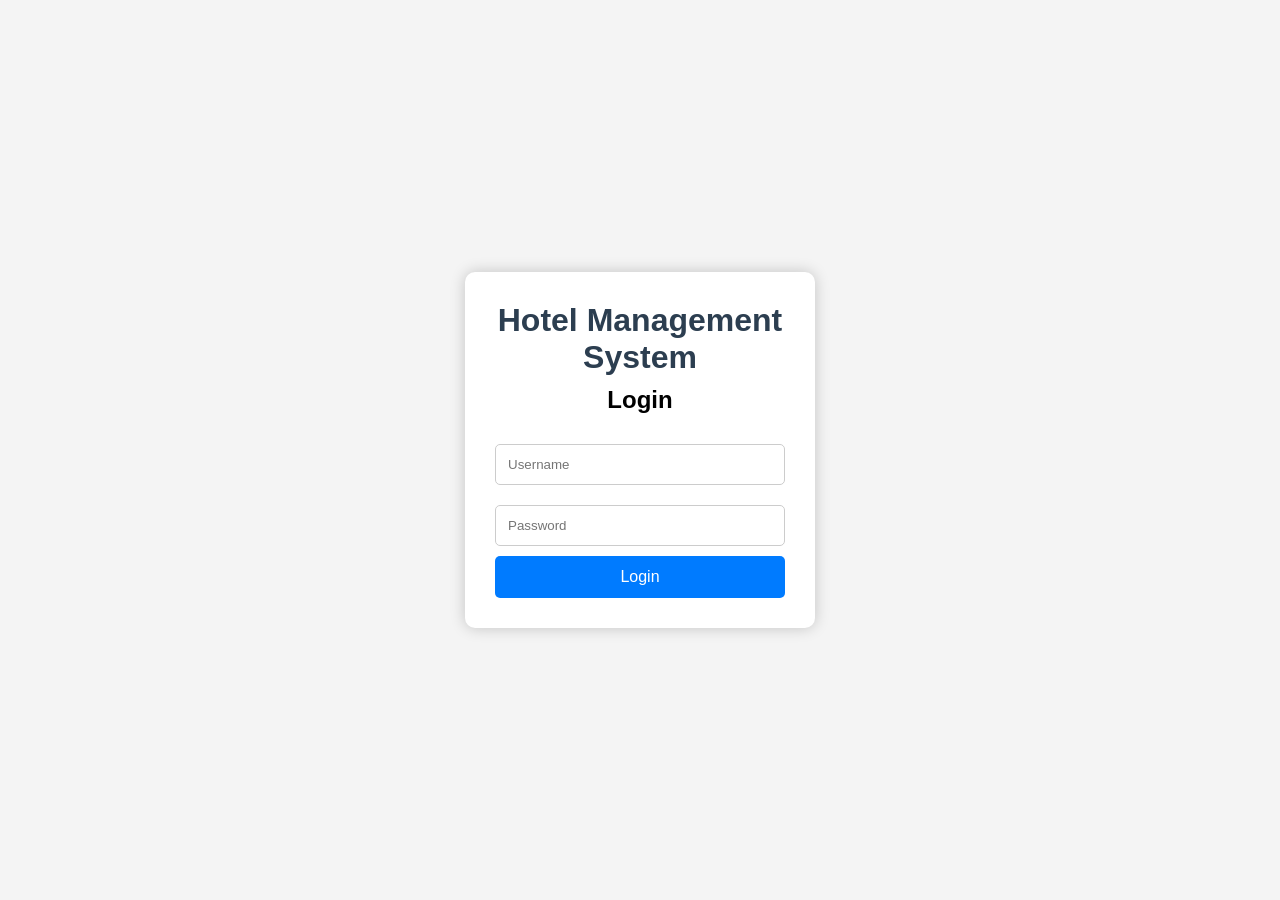
==== index.html @ 3bae43d6 "Added login page with dashboard navigation" ====
<!DOCTYPE html>
<html lang="en">
<head>
    <meta charset="UTF-8">
    <meta name="viewport" content="width=device-width, initial-scale=1.0">
    <title>Hotel Management Login</title>

    <link rel="stylesheet" href="css/style.css">
</head>
<body>
<div class="login-container">

    <h1>Hotel Management System</h1>
    <h2>Login</h2>

    <form onsubmit="login(); return false;">

    <input type="text" id="username" placeholder="Username" required>

    <input type="password" id="password" placeholder="Password" required>

    <button type="submit">Login</button>
    </form>
</div>
<script src="js/script.js"></script>
</body>
</html>
---- css/style.css ----
*{
    margin:0;
    padding:0;
    box-sizing:border-box;
    font-family:Arial, sans-serif;
}

body{
    background:#f4f4f4;
    height:100vh;
    display:flex;
    justify-content:center;
    align-items:center;
}

.login-container{
    width:350px;
    background:#fff;
    padding:30px;
    border-radius:10px;
    box-shadow:0 0 15px rgba(0,0,0,0.2);
    text-align:center;
}

.login-container h1{
    color:#2c3e50;
    margin-bottom:10px;
}

.login-container h2{
    margin-bottom:20px;
}

.login-container input{
    width:100%;
    padding:12px;
    margin:10px 0;
    border:1px solid #ccc;
    border-radius:5px;
}

.login-container button{
    width:100%;
    padding:12px;
    background:#007bff;
    color:white;
    border:none;
    border-radius:5px;
    cursor:pointer;
    font-size:16px;
}

.login-container button:hover{
    background:#0056b3;
}
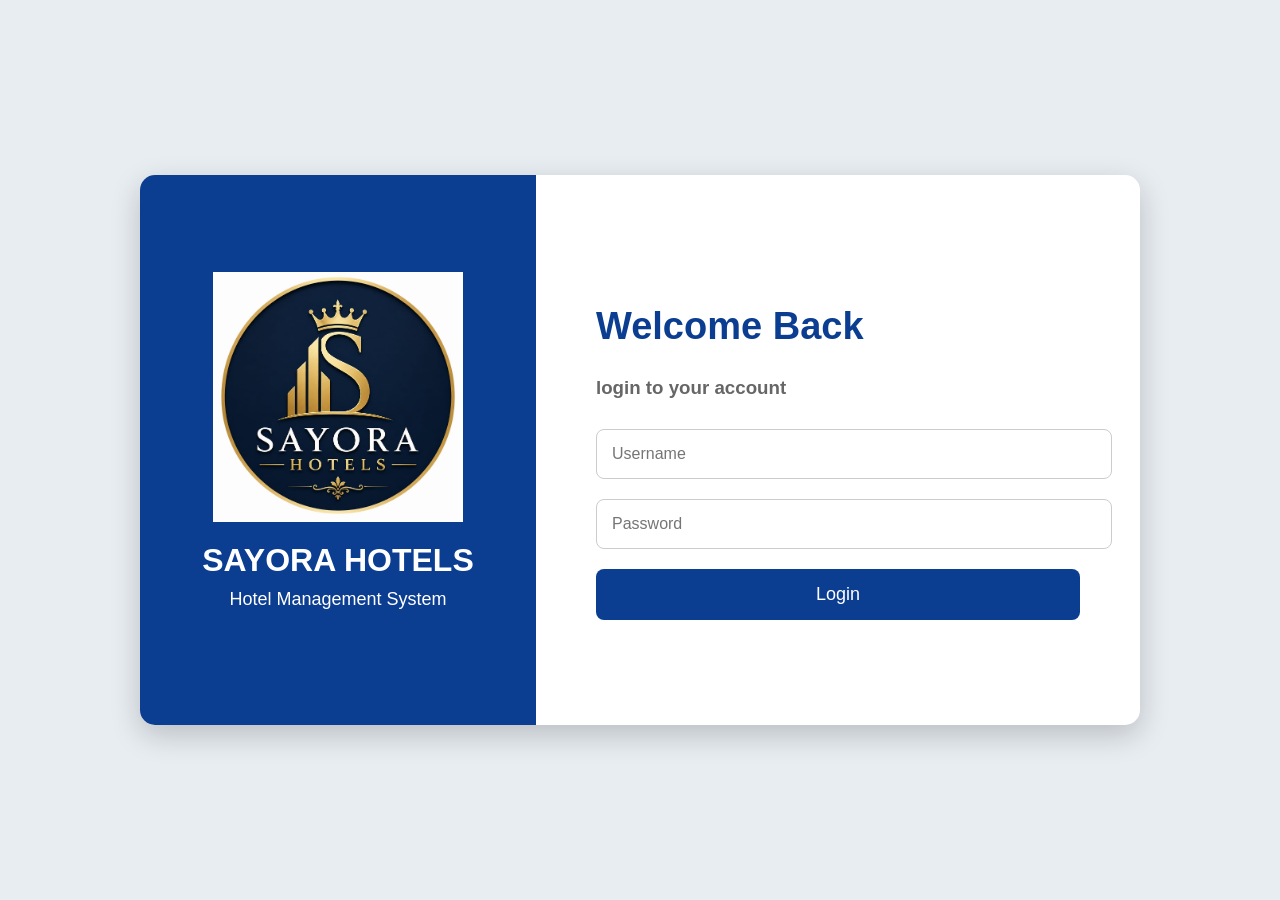
==== commit 8ac64309: "Designed professional login page" ====
--- a/index.html
+++ b/index.html
@@ -5,13 +5,21 @@
     <meta name="viewport" content="width=device-width, initial-scale=1.0">
     <title>Hotel Management Login</title>
 
-    <link rel="stylesheet" href="css/style.css">
+    <link rel="stylesheet" href="css/login.css">
 </head>
 <body>
 <div class="login-container">
+    <!--Left Side-->
+    <div class="login-left">
+    <img src="images/logo.jpg.jpeg"alt="Sayora Hotels logo"class="logo">
+    <h2>SAYORA HOTELS</h2>
+    <p>Hotel Management System</p>
+    </div>
+    <!--Right Side-->
+    <div class="login-right">
 
-    <h1>Hotel Management System</h1>
-    <h2>Login</h2>
+    <h1>Welcome Back</h1>
+    <h3>login to your account</h3>
 
     <form onsubmit="login(); return false;">
 
@@ -22,6 +30,7 @@
     <button type="submit">Login</button>
     </form>
 </div>
+</div>
 <script src="js/script.js"></script>
 </body>
 </html>
--- a/css/login.css
+++ b/css/login.css
@@ -0,0 +1,94 @@
+body{
+    margin:0;
+    padding:0;
+    font-family:Arial, sans-serif;
+    background:#e8edf2;
+    display:flex;
+    justify-content:center;
+    align-items:center;
+    height:100vh;
+}
+
+.login-container{
+    width:1000px;
+    height:550px;
+    display:flex;
+    background:#fff;
+    border-radius:15px;
+    overflow:hidden;
+    box-shadow:0 10px 30px rgba(0,0,0,0.2);
+}
+
+/* LEFT SIDE */
+
+.login-left{
+    width:45%;
+    background:#0b3d91;
+    color:white;
+    display:flex;
+    flex-direction:column;
+    justify-content:center;
+    align-items:center;
+}
+
+.login-left img{
+    width:250px;
+    height:250px;
+    object-fit:contain;
+    margin-bottom:20px;
+}
+
+.login-left h2{
+    font-size:32px;
+    margin:0;
+}
+
+.login-left p{
+    font-size:18px;
+    margin-top:10px;
+}
+
+/* RIGHT SIDE */
+
+.login-right{
+    width:55%;
+    display:flex;
+    flex-direction:column;
+    justify-content:center;
+    padding:60px;
+}
+
+.login-right h1{
+    font-size:38px;
+    margin-bottom:10px;
+    color:#0b3d91;
+}
+
+.login-right h3{
+    margin-bottom:30px;
+    color:#666;
+}
+
+.login-right input{
+    width:100%;
+    padding:15px;
+    margin-bottom:20px;
+    border:1px solid #ccc;
+    border-radius:8px;
+    font-size:16px;
+}
+
+.login-right button{
+    width:100%;
+    padding:15px;
+    background:#0b3d91;
+    color:white;
+    border:none;
+    border-radius:8px;
+    font-size:18px;
+    cursor:pointer;
+}
+
+.login-right button:hover{
+    background:#062d6b;
+}
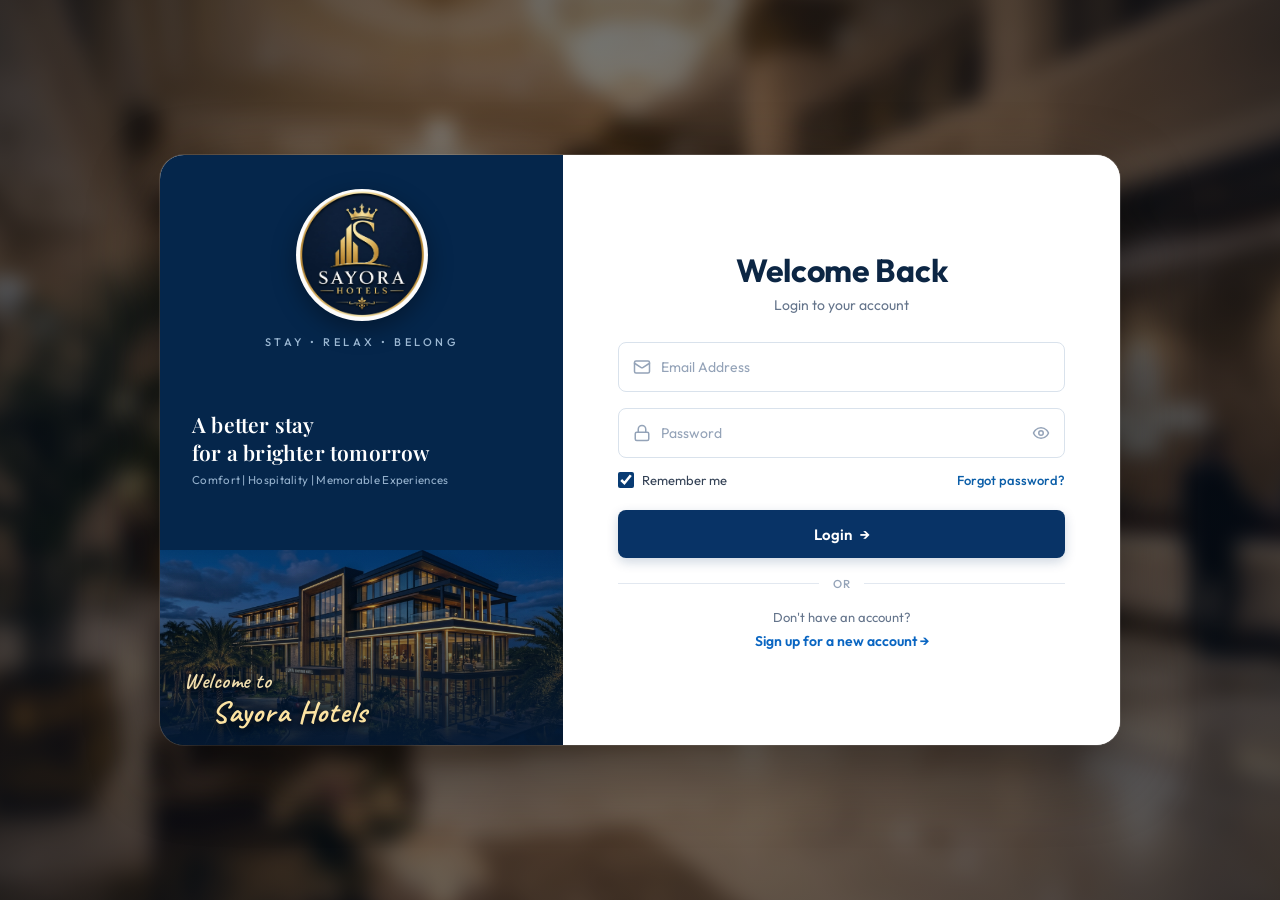
==== commit 7aaf08d1: "Update login page markup with brand layout, field icons, password toggle, and auth validation" ====
--- a/index.html
+++ b/index.html
@@ -1,36 +1,231 @@
 <!DOCTYPE html>
 <html lang="en">
+
 <head>
     <meta charset="UTF-8">
     <meta name="viewport" content="width=device-width, initial-scale=1.0">
-    <title>Hotel Management Login</title>
-
+    <title>Sayora Hotels - Login</title>
+
+    <!-- Google Fonts -->
+    <link rel="preconnect" href="https://fonts.googleapis.com">
+    <link rel="preconnect" href="https://fonts.gstatic.com" crossorigin>
+    <link href="https://fonts.googleapis.com/css2?family=Caveat:wght@600;700&family=Outfit:wght@300;400;500;600;700&family=Playfair+Display:ital,wght@0,500;0,600;1,400&display=swap" rel="stylesheet">
+
+    <!-- Login Stylesheet -->
     <link rel="stylesheet" href="css/login.css">
 </head>
+
 <body>
-<div class="login-container">
-    <!--Left Side-->
-    <div class="login-left">
-    <img src="images/logo.jpg.jpeg"alt="Sayora Hotels logo"class="logo">
-    <h2>SAYORA HOTELS</h2>
-    <p>Hotel Management System</p>
+    <!-- Luxury Hotel Blurred Backdrop -->
+    <div class="login-bg-backdrop"></div>
+    <div class="login-bg-overlay"></div>
+
+    <!-- Main Login Modal Card -->
+    <div class="login-container">
+        <!-- Left Side: Navy Blue Branding & Visuals -->
+        <div class="login-left">
+            <!-- Brand Top Header -->
+            <div class="brand-header-section">
+                <div class="brand-logo-ring">
+                    <img src="images/logo.jpg" alt="Sayora Hotels Logo" class="brand-logo-img">
+                </div>
+                <div class="brand-tagline">STAY &bull; RELAX &bull; BELONG</div>
+            </div>
+
+            <!-- Brand Slogan -->
+            <div class="brand-slogan-block">
+                <h3>A better stay<br>for a brighter tomorrow</h3>
+                <p>Comfort | Hospitality | Memorable Experiences</p>
+            </div>
+
+            <!-- Bottom Luxury Exterior Preview with Cursive Script -->
+            <div class="brand-preview-wrapper">
+                <img src="images/hotel-exterior-night.jpg" alt="Sayora Hotels Luxury Property" class="brand-preview-img">
+                <div class="brand-preview-gradient">
+                    <div class="welcome-cursive">
+                        <span class="script-welcome">Welcome to</span>
+                        <span class="script-brand">Sayora Hotels</span>
+                    </div>
+                </div>
+            </div>
+        </div>
+
+        <!-- Right Side: White Clean Form -->
+        <div class="login-right">
+            <div class="login-header-group">
+                <h1>Welcome Back</h1>
+                <p>Login to your account</p>
+            </div>
+
+            <form class="login-form" id="loginForm" onsubmit="handleLoginSubmit(event); return false;">
+                <!-- Email / Username Field -->
+                <div class="input-field-wrapper">
+                    <span class="field-icon" aria-hidden="true">
+                        <svg viewBox="0 0 24 24" fill="none" stroke="currentColor" stroke-width="2" stroke-linecap="round" stroke-linejoin="round">
+                            <rect x="2" y="4" width="20" height="16" rx="2"></rect>
+                            <path d="m22 7-8.97 5.7a1.94 1.94 0 0 1-2.06 0L2 7"></path>
+                        </svg>
+                    </span>
+                    <input type="text" id="username" placeholder="Email Address" required autocomplete="username">
+                </div>
+
+                <!-- Password Field with Eye Toggle -->
+                <div class="input-field-wrapper">
+                    <span class="field-icon" aria-hidden="true">
+                        <svg viewBox="0 0 24 24" fill="none" stroke="currentColor" stroke-width="2" stroke-linecap="round" stroke-linejoin="round">
+                            <rect x="3" y="11" width="18" height="11" rx="2" ry="2"></rect>
+                            <path d="M7 11V7a5 5 0 0 1 10 0v4"></path>
+                        </svg>
+                    </span>
+                    <input type="password" id="password" placeholder="Password" required autocomplete="current-password">
+                    <button type="button" class="password-toggle-btn" id="togglePasswordBtn" onclick="togglePasswordVisibility()" aria-label="Toggle password visibility">
+                        <svg id="eyeIcon" viewBox="0 0 24 24" fill="none" stroke="currentColor" stroke-width="2" stroke-linecap="round" stroke-linejoin="round">
+                            <path d="M2 12s3-7 10-7 10 7 10 7-3 7-10 7-10-7-10-7Z"></path>
+                            <circle cx="12" cy="12" r="3"></circle>
+                        </svg>
+                    </button>
+                </div>
+
+                <!-- Remember Me & Forgot Password Row -->
+                <div class="login-options-row">
+                    <label class="remember-me-label">
+                        <input type="checkbox" id="rememberMe" checked>
+                        <span>Remember me</span>
+                    </label>
+                    <a href="javascript:void(0)" class="forgot-password-link" onclick="handleForgotPassword()">Forgot password?</a>
+                </div>
+
+                <!-- Submit Button -->
+                <button type="submit" class="btn-login-submit" id="loginSubmitBtn">
+                    <span>Login</span>
+                    <span class="submit-arrow">&rarr;</span>
+                </button>
+            </form>
+
+            <!-- OR Divider -->
+            <div class="divider-separator">
+                <span>OR</span>
+            </div>
+
+            <!-- Sign Up Section -->
+            <div class="signup-section">
+                <p>Don't have an account?</p>
+                <a href="javascript:void(0)" class="signup-action-link" onclick="handleSignUpPrompt()">
+                    Sign up for a new account &rarr;
+                </a>
+            </div>
+        </div>
     </div>
-    <!--Right Side-->
-    <div class="login-right">
-
-    <h1>Welcome Back</h1>
-    <h3>login to your account</h3>
-
-    <form onsubmit="login(); return false;">
-
-    <input type="text" id="username" placeholder="Username" required>
-
-    <input type="password" id="password" placeholder="Password" required>
-
-    <button type="submit">Login</button>
-    </form>
-</div>
-</div>
-<script src="js/script.js"></script>
+
+    <!-- Notification Toast -->
+    <div id="loginToast" class="login-toast" role="alert">
+        <span id="toastMessage">Notification message</span>
+    </div>
+
+    <!-- Application Script -->
+    <script src="js/script.js"></script>
+
+    <!-- Login Page Interactive Script -->
+    <script>
+        // Pre-fill remembered username if saved
+        window.addEventListener("DOMContentLoaded", () => {
+            const remembered = localStorage.getItem("sayoraRememberedUser");
+            if (remembered) {
+                const usernameEl = document.getElementById("username");
+                if (usernameEl && !usernameEl.value) {
+                    usernameEl.value = remembered;
+                }
+            }
+        });
+
+        // Toggle password visibility
+        function togglePasswordVisibility() {
+            const passwordInput = document.getElementById("password");
+            const eyeIcon = document.getElementById("eyeIcon");
+            if (!passwordInput || !eyeIcon) return;
+
+            if (passwordInput.type === "password") {
+                passwordInput.type = "text";
+                eyeIcon.innerHTML = `
+                    <path d="M9.88 9.88a3 3 0 1 0 4.24 4.24"></path>
+                    <path d="M10.73 5.08A10.43 10.43 0 0 1 12 5c7 0 10 7 10 7a13.16 13.16 0 0 1-1.67 2.68"></path>
+                    <path d="M6.61 6.61A13.526 13.526 0 0 0 2 12s3 7 10 7a9.74 9.74 0 0 0 5.39-1.61"></path>
+                    <line x1="2" y1="2" x2="22" y2="22"></line>
+                `;
+            } else {
+                passwordInput.type = "password";
+                eyeIcon.innerHTML = `
+                    <path d="M2 12s3-7 10-7 10 7 10 7-3 7-10 7-10-7-10-7Z"></path>
+                    <circle cx="12" cy="12" r="3"></circle>
+                `;
+            }
+        }
+
+        // Show toast notification
+        function showLoginToast(message, isSuccess = false) {
+            const toast = document.getElementById("loginToast");
+            const toastMsg = document.getElementById("toastMessage");
+            if (!toast || !toastMsg) return;
+
+            toastMsg.textContent = message;
+            toast.className = "login-toast show" + (isSuccess ? " success" : "");
+
+            setTimeout(() => {
+                toast.className = "login-toast";
+            }, 3500);
+        }
+
+        // Forgot password modal/alert
+        function handleForgotPassword() {
+            alert("Sayora Hotels Security Hint:\n\nDefault Admin Username: admin (or admin@sayora.com)\nDefault Password: " + (localStorage.getItem("sayoraAdminPassword") || "1234"));
+        }
+
+        // Sign up prompt
+        function handleSignUpPrompt() {
+            alert("Sayora Hotels Administrative Portal:\nNew account registration is managed by hotel administration. Please contact HR or IT administrator.");
+        }
+
+        // Enhanced login handler supporting both standard 'admin' and email variations
+        function handleLoginSubmit(event) {
+            if (event) event.preventDefault();
+
+            const usernameInput = document.getElementById("username");
+            const passwordInput = document.getElementById("password");
+            const rememberMe = document.getElementById("rememberMe");
+
+            const enteredUser = usernameInput ? usernameInput.value.trim() : "";
+            const enteredPass = passwordInput ? passwordInput.value : "";
+
+            const storedPass = localStorage.getItem("sayoraAdminPassword") || "1234";
+
+            // Allow 'admin' or emails like 'admin@sayora.com', 'admin@hotels.com', 'admin@gmail.com'
+            const isUserValid = (
+                enteredUser.toLowerCase() === "admin" ||
+                enteredUser.toLowerCase() === "admin@sayora.com" ||
+                enteredUser.toLowerCase() === "admin@gmail.com" ||
+                enteredUser.toLowerCase().startsWith("admin@")
+            );
+
+            if (isUserValid && enteredPass === storedPass) {
+                if (rememberMe && rememberMe.checked) {
+                    localStorage.setItem("sayoraRememberedUser", enteredUser);
+                } else {
+                    localStorage.removeItem("sayoraRememberedUser");
+                }
+                showLoginToast("Login successful! Redirecting...", true);
+                setTimeout(() => {
+                    window.location.href = "home.html";
+                }, 600);
+            } else {
+                showLoginToast("Invalid Username / Email or Password");
+            }
+        }
+
+        // Keep existing login() functional as fallback
+        window.login = function() {
+            handleLoginSubmit(null);
+        };
+    </script>
 </body>
+
 </html>
--- a/css/login.css
+++ b/css/login.css
@@ -1,94 +1,523 @@
-body{
-    margin:0;
-    padding:0;
-    font-family:Arial, sans-serif;
-    background:#e8edf2;
-    display:flex;
-    justify-content:center;
-    align-items:center;
-    height:100vh;
-}
-
-.login-container{
-    width:1000px;
-    height:550px;
-    display:flex;
-    background:#fff;
-    border-radius:15px;
-    overflow:hidden;
-    box-shadow:0 10px 30px rgba(0,0,0,0.2);
-}
-
-/* LEFT SIDE */
-
-.login-left{
-    width:45%;
-    background:#0b3d91;
-    color:white;
-    display:flex;
-    flex-direction:column;
-    justify-content:center;
-    align-items:center;
-}
-
-.login-left img{
-    width:250px;
-    height:250px;
-    object-fit:contain;
-    margin-bottom:20px;
-}
-
-.login-left h2{
-    font-size:32px;
-    margin:0;
-}
-
-.login-left p{
-    font-size:18px;
-    margin-top:10px;
-}
-
-/* RIGHT SIDE */
-
-.login-right{
-    width:55%;
-    display:flex;
-    flex-direction:column;
-    justify-content:center;
-    padding:60px;
-}
-
-.login-right h1{
-    font-size:38px;
-    margin-bottom:10px;
-    color:#0b3d91;
-}
-
-.login-right h3{
-    margin-bottom:30px;
-    color:#666;
-}
-
-.login-right input{
-    width:100%;
-    padding:15px;
-    margin-bottom:20px;
-    border:1px solid #ccc;
-    border-radius:8px;
-    font-size:16px;
-}
-
-.login-right button{
-    width:100%;
-    padding:15px;
-    background:#0b3d91;
-    color:white;
-    border:none;
-    border-radius:8px;
-    font-size:18px;
-    cursor:pointer;
-}
-
-.login-right button:hover{
-    background:#062d6b;
+@import url('https://fonts.googleapis.com/css2?family=Caveat:wght@600;700&family=Outfit:wght@300;400;500;600;700&family=Playfair+Display:ital,wght@0,500;0,600;1,400&display=swap');
+
+* {
+    margin: 0;
+    padding: 0;
+    box-sizing: border-box;
+}
+
+body {
+    position: relative;
+    min-height: 100vh;
+    display: flex;
+    justify-content: center;
+    align-items: center;
+    font-family: 'Outfit', -apple-system, BlinkMacSystemFont, "Segoe UI", Roboto, sans-serif;
+    background-color: #0b192c;
+    overflow-x: hidden;
+    padding: 20px;
+}
+
+/* Background hotel lobby with blur */
+.login-bg-backdrop {
+    position: fixed;
+    top: -20px;
+    left: -20px;
+    right: -20px;
+    bottom: -20px;
+    background: url('../images/login-lobby-bg.jpg') center center / cover no-repeat;
+    filter: blur(10px) brightness(0.85);
+    z-index: 0;
+    transform: scale(1.05);
+    pointer-events: none;
+}
+
+.login-bg-overlay {
+    position: fixed;
+    top: 0;
+    left: 0;
+    width: 100%;
+    height: 100%;
+    background: radial-gradient(circle at center, rgba(11, 25, 44, 0.25) 0%, rgba(5, 15, 28, 0.65) 100%);
+    z-index: 1;
+    pointer-events: none;
+}
+
+/* Main Container Card */
+.login-container {
+    position: relative;
+    z-index: 2;
+    width: 960px;
+    max-width: 95vw;
+    min-height: 590px;
+    display: flex;
+    background: #ffffff;
+    border-radius: 24px;
+    overflow: hidden;
+    box-shadow: 0 25px 70px rgba(0, 0, 0, 0.45), 0 0 0 1px rgba(255, 255, 255, 0.15);
+    animation: fadeInCard 0.6s cubic-bezier(0.16, 1, 0.3, 1) forwards;
+}
+
+@keyframes fadeInCard {
+    from {
+        opacity: 0;
+        transform: translateY(20px) scale(0.98);
+    }
+    to {
+        opacity: 1;
+        transform: translateY(0) scale(1);
+    }
+}
+
+/* =========================================
+   LEFT SIDE (Navy Blue Branding & Visuals)
+   ========================================= */
+.login-left {
+    width: 42%;
+    background: #05264b;
+    color: #ffffff;
+    display: flex;
+    flex-direction: column;
+    justify-content: space-between;
+    position: relative;
+    overflow: hidden;
+}
+
+/* Top brand identity */
+.brand-header-section {
+    padding: 34px 28px 10px 28px;
+    display: flex;
+    flex-direction: column;
+    align-items: center;
+    text-align: center;
+}
+
+.brand-logo-ring {
+    width: 132px;
+    height: 132px;
+    border-radius: 50%;
+    overflow: hidden;
+    display: flex;
+    align-items: center;
+    justify-content: center;
+    box-shadow: 0 8px 24px rgba(0, 0, 0, 0.35);
+    background: #031e3d;
+    transition: transform 0.3s ease;
+}
+
+.brand-logo-ring:hover {
+    transform: scale(1.03);
+}
+
+.brand-logo-img {
+    width: 100%;
+    height: 100%;
+    object-fit: cover;
+    display: block;
+}
+
+.brand-tagline {
+    margin-top: 14px;
+    font-size: 11px;
+    font-weight: 500;
+    letter-spacing: 3.5px;
+    color: #9cb8d3;
+    text-transform: uppercase;
+}
+
+/* Middle slogan block */
+.brand-slogan-block {
+    padding: 10px 32px;
+    text-align: left;
+}
+
+.brand-slogan-block h3 {
+    font-family: 'Playfair Display', Georgia, serif;
+    font-size: 21px;
+    font-weight: 600;
+    line-height: 1.35;
+    color: #ffffff;
+    letter-spacing: 0.2px;
+}
+
+.brand-slogan-block p {
+    font-size: 11.5px;
+    color: #94b0cc;
+    margin-top: 6px;
+    letter-spacing: 0.3px;
+    font-weight: 400;
+}
+
+/* Bottom luxury photo preview with cursive branding */
+.brand-preview-wrapper {
+    position: relative;
+    width: 100%;
+    height: 195px;
+    margin-top: 12px;
+    overflow: hidden;
+}
+
+.brand-preview-img {
+    width: 100%;
+    height: 100%;
+    object-fit: cover;
+    display: block;
+    filter: brightness(0.9);
+    transition: transform 0.6s ease;
+}
+
+.brand-preview-wrapper:hover .brand-preview-img {
+    transform: scale(1.04);
+}
+
+.brand-preview-gradient {
+    position: absolute;
+    top: 0;
+    left: 0;
+    right: 0;
+    bottom: 0;
+    background: linear-gradient(
+        to bottom,
+        rgba(5, 38, 75, 0.4) 0%,
+        rgba(5, 38, 75, 0.2) 30%,
+        rgba(4, 25, 51, 0.85) 85%,
+        rgba(4, 25, 51, 0.95) 100%
+    );
+    display: flex;
+    flex-direction: column;
+    justify-content: flex-end;
+    padding: 16px 24px;
+}
+
+.welcome-cursive {
+    display: flex;
+    flex-direction: column;
+    line-height: 1.15;
+}
+
+.welcome-cursive .script-welcome {
+    font-family: 'Caveat', cursive;
+    font-size: 22px;
+    font-weight: 600;
+    color: #f1dfaf;
+    text-shadow: 0 2px 8px rgba(0, 0, 0, 0.85);
+    letter-spacing: 0.5px;
+}
+
+.welcome-cursive .script-brand {
+    font-family: 'Caveat', cursive;
+    font-size: 30px;
+    font-weight: 700;
+    color: #fce3a2;
+    text-shadow: 0 3px 10px rgba(0, 0, 0, 0.9);
+    letter-spacing: 1px;
+    margin-left: 28px;
+}
+
+/* =========================================
+   RIGHT SIDE (White Clean Form Section)
+   ========================================= */
+.login-right {
+    width: 58%;
+    background: #ffffff;
+    display: flex;
+    flex-direction: column;
+    justify-content: center;
+    padding: 45px 55px;
+}
+
+.login-header-group {
+    text-align: center;
+    margin-bottom: 28px;
+}
+
+.login-header-group h1 {
+    font-size: 32px;
+    font-weight: 700;
+    color: #0c2644;
+    letter-spacing: -0.3px;
+    margin-bottom: 6px;
+}
+
+.login-header-group p {
+    font-size: 14px;
+    color: #64748b;
+    font-weight: 400;
+}
+
+/* Input Fields */
+.login-form {
+    display: flex;
+    flex-direction: column;
+    gap: 16px;
+}
+
+.input-field-wrapper {
+    position: relative;
+    display: flex;
+    align-items: center;
+    width: 100%;
+    border: 1px solid #d9e2ec;
+    border-radius: 8px;
+    background: #ffffff;
+    transition: all 0.2s ease;
+}
+
+.input-field-wrapper:hover {
+    border-color: #bcccdc;
+}
+
+.input-field-wrapper:focus-within {
+    border-color: #07386d;
+    box-shadow: 0 0 0 3px rgba(7, 56, 109, 0.08);
+}
+
+.field-icon {
+    display: flex;
+    align-items: center;
+    justify-content: center;
+    padding-left: 14px;
+    padding-right: 10px;
+    color: #94a3b8;
+    pointer-events: none;
+    flex-shrink: 0;
+}
+
+.field-icon svg {
+    width: 18px;
+    height: 18px;
+}
+
+.input-field-wrapper input {
+    width: 100%;
+    height: 48px;
+    border: none;
+    outline: none;
+    background: transparent;
+    font-family: inherit;
+    font-size: 14px;
+    color: #1e293b;
+    padding-right: 14px;
+}
+
+.input-field-wrapper input::placeholder {
+    color: #94a3b8;
+    font-size: 14px;
+}
+
+/* Toggle eye button for password */
+.password-toggle-btn {
+    border: none;
+    background: transparent;
+    padding: 0 14px;
+    height: 100%;
+    display: flex;
+    align-items: center;
+    justify-content: center;
+    color: #94a3b8;
+    cursor: pointer;
+    transition: color 0.2s ease;
+    flex-shrink: 0;
+}
+
+.password-toggle-btn:hover {
+    color: #475569;
+}
+
+.password-toggle-btn svg {
+    width: 18px;
+    height: 18px;
+}
+
+/* Options Row: Remember Me & Forgot Password */
+.login-options-row {
+    display: flex;
+    justify-content: space-between;
+    align-items: center;
+    margin-top: -2px;
+    margin-bottom: 6px;
+    font-size: 13px;
+}
+
+.remember-me-label {
+    display: inline-flex;
+    align-items: center;
+    cursor: pointer;
+    user-select: none;
+    color: #334155;
+    font-weight: 400;
+}
+
+.remember-me-label input[type="checkbox"] {
+    accent-color: #083b73;
+    width: 16px;
+    height: 16px;
+    margin-right: 8px;
+    cursor: pointer;
+    border-radius: 4px;
+}
+
+.forgot-password-link {
+    color: #0b5ea8;
+    text-decoration: none;
+    font-weight: 500;
+    transition: color 0.2s ease, text-decoration 0.2s ease;
+}
+
+.forgot-password-link:hover {
+    color: #07386d;
+    text-decoration: underline;
+}
+
+/* Primary Login Button */
+.btn-login-submit {
+    width: 100%;
+    height: 48px;
+    background: #083366;
+    color: #ffffff;
+    border: none;
+    border-radius: 8px;
+    font-family: inherit;
+    font-size: 15px;
+    font-weight: 600;
+    cursor: pointer;
+    display: flex;
+    align-items: center;
+    justify-content: center;
+    gap: 8px;
+    transition: all 0.2s ease;
+    box-shadow: 0 4px 12px rgba(8, 51, 102, 0.2);
+}
+
+.btn-login-submit:hover {
+    background: #06264d;
+    transform: translateY(-1px);
+    box-shadow: 0 6px 16px rgba(8, 51, 102, 0.3);
+}
+
+.btn-login-submit:active {
+    transform: translateY(0);
+}
+
+.btn-login-submit .submit-arrow {
+    display: inline-flex;
+    align-items: center;
+    transition: transform 0.2s ease;
+}
+
+.btn-login-submit:hover .submit-arrow {
+    transform: translateX(3px);
+}
+
+/* OR Divider */
+.divider-separator {
+    display: flex;
+    align-items: center;
+    text-align: center;
+    margin: 18px 0 14px 0;
+    color: #94a3b8;
+    font-size: 11.5px;
+    font-weight: 500;
+}
+
+.divider-separator::before,
+.divider-separator::after {
+    content: '';
+    flex: 1;
+    border-bottom: 1px solid #e2e8f0;
+}
+
+.divider-separator span {
+    padding: 0 14px;
+    letter-spacing: 0.5px;
+}
+
+/* Signup prompt */
+.signup-section {
+    text-align: center;
+    margin-top: 4px;
+}
+
+.signup-section p {
+    font-size: 13px;
+    color: #64748b;
+    margin-bottom: 5px;
+}
+
+.signup-action-link {
+    color: #0a66c2;
+    text-decoration: none;
+    font-weight: 600;
+    font-size: 14px;
+    display: inline-flex;
+    align-items: center;
+    gap: 6px;
+    transition: color 0.2s ease;
+}
+
+.signup-action-link:hover {
+    color: #07478a;
+    text-decoration: underline;
+}
+
+/* Toast Message */
+.login-toast {
+    position: fixed;
+    top: 24px;
+    right: 24px;
+    background: #ffffff;
+    color: #1e293b;
+    padding: 14px 20px;
+    border-radius: 10px;
+    box-shadow: 0 10px 30px rgba(0, 0, 0, 0.2);
+    font-size: 14px;
+    font-weight: 500;
+    display: flex;
+    align-items: center;
+    gap: 10px;
+    z-index: 9999;
+    border-left: 4px solid #ef4444;
+    transform: translateY(-20px);
+    opacity: 0;
+    transition: all 0.3s cubic-bezier(0.16, 1, 0.3, 1);
+    pointer-events: none;
+}
+
+.login-toast.show {
+    transform: translateY(0);
+    opacity: 1;
+    pointer-events: auto;
+}
+
+.login-toast.success {
+    border-left-color: #10b981;
+}
+
+/* Responsive adjustments */
+@media (max-width: 860px) {
+    .login-container {
+        flex-direction: column;
+        width: 100%;
+        max-width: 480px;
+        min-height: auto;
+    }
+    .login-left {
+        width: 100%;
+        padding-bottom: 20px;
+    }
+    .brand-preview-wrapper {
+        display: none;
+    }
+    .login-right {
+        width: 100%;
+        padding: 35px 25px;
+    }
+}
+
+/* Hide any stray modals */
+.app-modal-overlay,
+#editModalOverlay,
+#viewModalOverlay {
+    display: none !important;
+    visibility: hidden !important;
 }
